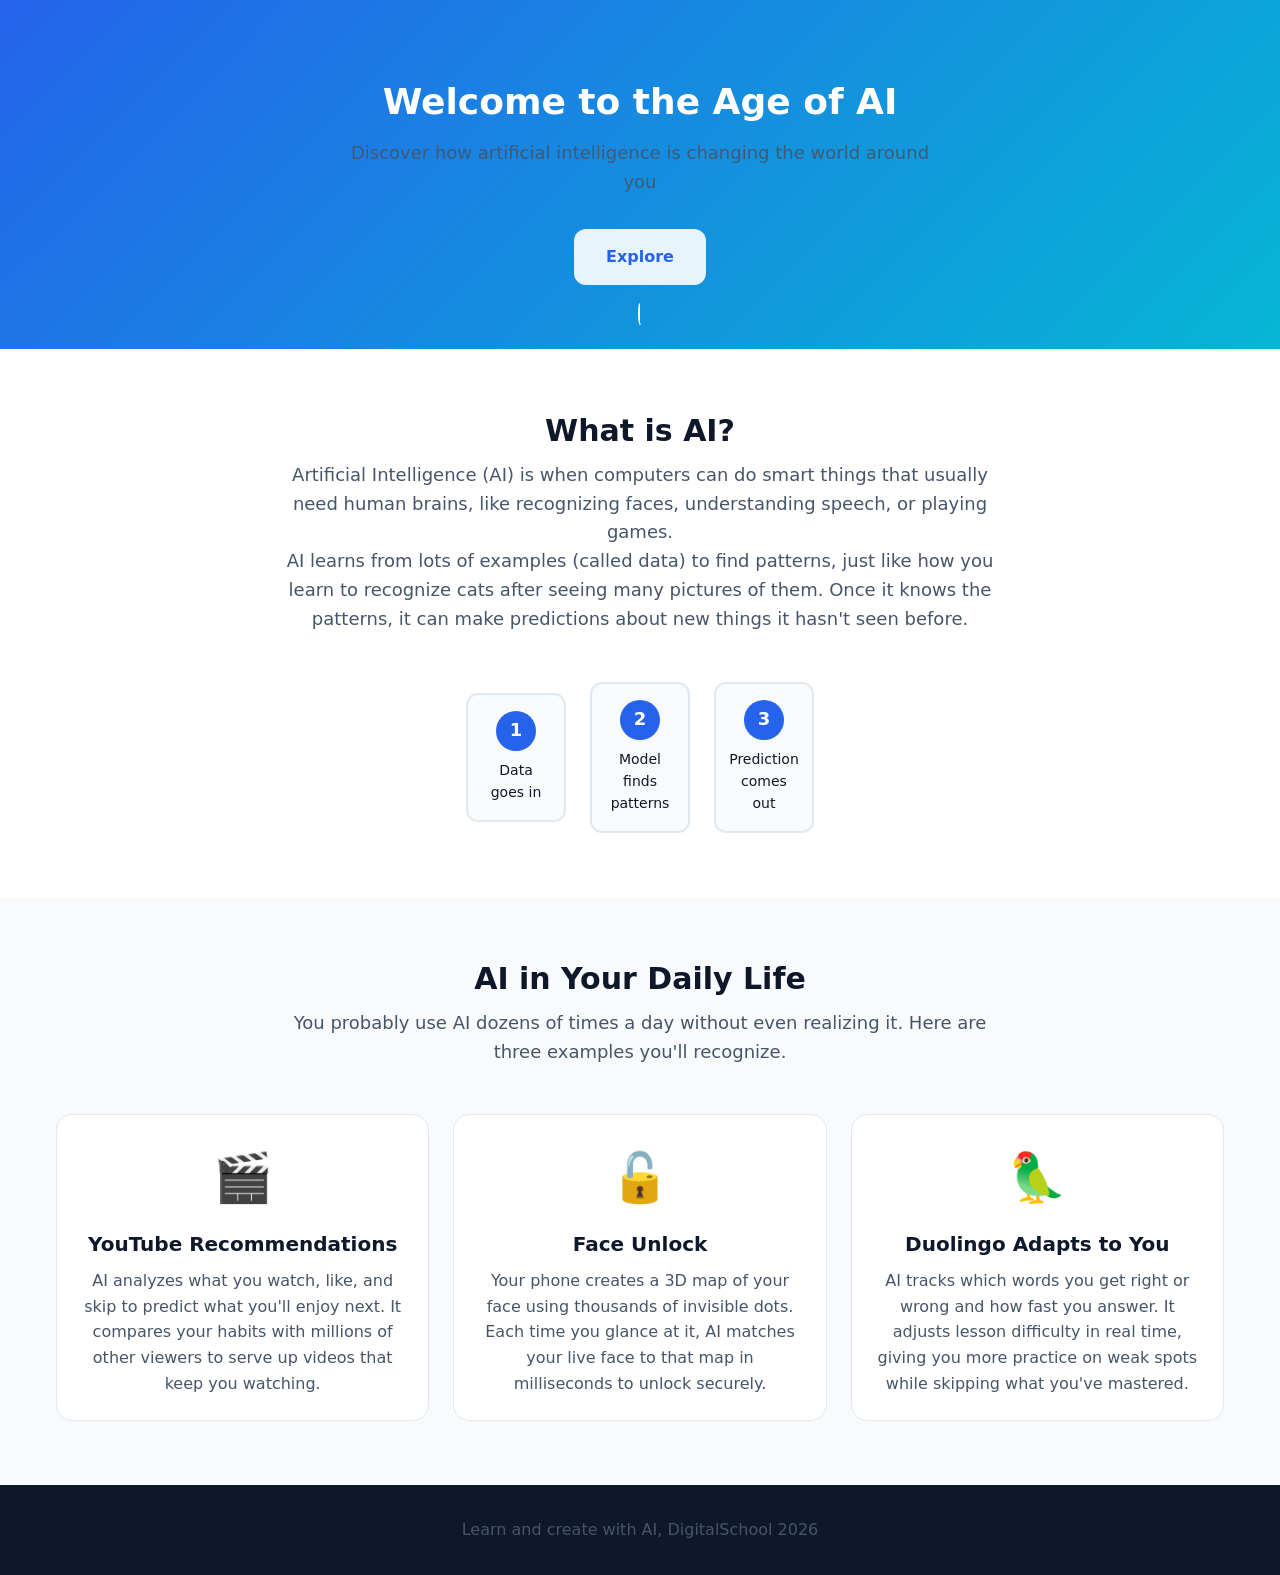
==== index.html @ 1284a18f "Add files via upload" ====
<!DOCTYPE html>
<html lang="en">
<head>
    <meta charset="UTF-8">
    <meta name="viewport" content="width=device-width, initial-scale=1.0">
    <meta name="description" content="Learn about Artificial Intelligence - A guide for students aged 12-18">
    <title>AI Learning Hub - AI for Students</title>
    <link rel="stylesheet" href="styles.css">
</head>
<body>
    <main id="main-content">
        <!-- Section 1: Hero -->
        <section id="hero" class="hero" data-animate>
            <div class="hero-content">
                <h1 class="hero-title">Welcome to the Age of AI</h1>
                <p class="hero-subtitle">Discover how artificial intelligence is changing the world around you</p>
                <a href="#explore" class="btn btn-accent btn-lg hero-cta">Explore</a>
            </div>
            <div class="hero-scroll-indicator" aria-hidden="true">
                <span class="scroll-arrow"></span>
            </div>
        </section>

        <!-- Section 2: What is AI? -->
        <section id="what-is-ai" class="what-is-ai section" data-animate>
            <div class="container">
                <div class="section-header">
                    <h2>What is AI?</h2>
                    <p>Artificial Intelligence (AI) is when computers can do smart things that usually need human brains, like recognizing faces, understanding speech, or playing games.</p>
                    <p>AI learns from lots of examples (called data) to find patterns, just like how you learn to recognize cats after seeing many pictures of them. Once it knows the patterns, it can make predictions about new things it hasn't seen before.</p>
                </div>
                <div class="ai-process">
                    <div class="step">
                        <div class="step-number">1</div>
                        <div class="step-label">Data goes in</div>
                    </div>
                    <div class="step">
                        <div class="step-number">2</div>
                        <div class="step-label">Model finds patterns</div>
                    </div>
                    <div class="step">
                        <div class="step-number">3</div>
                        <div class="step-label">Prediction comes out</div>
                    </div>
                </div>
            </div>
        </section>

        <!-- Section 3: AI in Your Daily Life -->
        <section id="ai-daily-life" class="ai-daily-life section" data-animate>
            <div class="container">
                <div class="section-header">
                    <h2>AI in Your Daily Life</h2>
                    <p>You probably use AI dozens of times a day without even realizing it. Here are three examples you'll recognize.</p>
                </div>
                <div class="examples-grid">
                    <article class="example-card" data-interactive>
                        <div class="example-icon">🎬</div>
                        <h3 class="example-title">YouTube Recommendations</h3>
                        <p class="example-description">AI analyzes what you watch, like, and skip to predict what you'll enjoy next. It compares your habits with millions of other viewers to serve up videos that keep you watching.</p>
                    </article>
                    <article class="example-card" data-interactive>
                        <div class="example-icon">🔓</div>
                        <h3 class="example-title">Face Unlock</h3>
                        <p class="example-description">Your phone creates a 3D map of your face using thousands of invisible dots. Each time you glance at it, AI matches your live face to that map in milliseconds to unlock securely.</p>
                    </article>
                    <article class="example-card" data-interactive>
                        <div class="example-icon">🦜</div>
                        <h3 class="example-title">Duolingo Adapts to You</h3>
                        <p class="example-description">AI tracks which words you get right or wrong and how fast you answer. It adjusts lesson difficulty in real time, giving you more practice on weak spots while skipping what you've mastered.</p>
                    </article>
                </div>
            </div>
        </section>

        <!-- Section 4 will go here -->
    </main>
    <footer class="footer">
        <p>Learn and create with AI, DigitalSchool 2026</p>
    </footer>
    <script src="script.js"></script>
</body>
</html>
---- styles.css ----
/* AI Learning Hub - Styles */
/* CSS Custom Properties for consistent theming */
:root {
    --color-primary: #2563eb;
    --color-primary-dark: #1d4ed8;
    --color-primary-light: #3b82f6;
    --color-secondary: #0f172a;
    --color-secondary-light: #1e293b;
    --color-accent: #06b6d4;
    --color-accent-light: #22d3ee;
    --color-bg: #ffffff;
    --color-bg-secondary: #f8fafc;
    --color-bg-tertiary: #f1f5f9;
    --color-text: #0f172a;
    --color-text-secondary: #475569;
    --color-text-muted: #94a3b8;
    --color-border: #e2e8f0;
    --color-border-light: #f1f5f9;
    --color-success: #10b981;
    --color-warning: #f59e0b;
    --color-error: #ef4444;

    --font-sans: system-ui, -apple-system, BlinkMacSystemFont, 'Segoe UI', Roboto, 'Helvetica Neue', Arial, sans-serif;
    --font-mono: 'SF Mono', 'Fira Code', 'Fira Mono', Menlo, Consolas, monospace;

    --font-size-xs: 0.75rem;
    --font-size-sm: 0.875rem;
    --font-size-base: 1rem;
    --font-size-lg: 1.125rem;
    --font-size-xl: 1.25rem;
    --font-size-2xl: 1.5rem;
    --font-size-3xl: 1.875rem;
    --font-size-4xl: 2.25rem;
    --font-size-5xl: 3rem;

    --spacing-1: 0.25rem;
    --spacing-2: 0.5rem;
    --spacing-3: 0.75rem;
    --spacing-4: 1rem;
    --spacing-5: 1.25rem;
    --spacing-6: 1.5rem;
    --spacing-8: 2rem;
    --spacing-10: 2.5rem;
    --spacing-12: 3rem;
    --spacing-16: 4rem;
    --spacing-20: 5rem;

    --radius-sm: 0.375rem;
    --radius-md: 0.5rem;
    --radius-lg: 0.75rem;
    --radius-xl: 1rem;
    --radius-2xl: 1.5rem;
    --radius-full: 9999px;

    --shadow-sm: 0 1px 2px 0 rgb(0 0 0 / 0.05);
    --shadow-md: 0 4px 6px -1px rgb(0 0 0 / 0.1), 0 2px 4px -2px rgb(0 0 0 / 0.1);
    --shadow-lg: 0 10px 15px -3px rgb(0 0 0 / 0.1), 0 4px 6px -4px rgb(0 0 0 / 0.1);
    --shadow-xl: 0 20px 25px -5px rgb(0 0 0 / 0.1), 0 8px 10px -6px rgb(0 0 0 / 0.1);
    --shadow-2xl: 0 25px 50px -12px rgb(0 0 0 / 0.25);

    --transition-fast: 150ms ease;
    --transition-base: 200ms ease;
    --transition-slow: 300ms ease;

    --container-max: 1200px;
    --container-padding: var(--spacing-4);
    --header-height: 4rem;
}

/* Reset & Base */
*, *::before, *::after {
    box-sizing: border-box;
    margin: 0;
    padding: 0;
}

html {
    font-size: 16px;
    scroll-behavior: smooth;
    -webkit-font-smoothing: antialiased;
    -moz-osx-font-smoothing: grayscale;
}

body {
    font-family: var(--font-sans);
    font-size: var(--font-size-base);
    line-height: 1.6;
    color: var(--color-text);
    background-color: var(--color-bg);
    overflow-x: hidden;
}

img, picture, video, canvas, svg {
    display: block;
    max-width: 100%;
    height: auto;
}

a {
    color: var(--color-primary);
    text-decoration: none;
    transition: color var(--transition-fast);
}

a:hover {
    color: var(--color-primary-dark);
}

a:focus-visible {
    outline: 2px solid var(--color-primary);
    outline-offset: 2px;
    border-radius: var(--radius-sm);
}

button {
    font-family: inherit;
    font-size: inherit;
    cursor: pointer;
    border: none;
    background: none;
}

input, textarea, select {
    font-family: inherit;
    font-size: inherit;
}

h1, h2, h3, h4, h5, h6 {
    font-weight: 700;
    line-height: 1.2;
    color: var(--color-secondary);
}

h1 { font-size: var(--font-size-4xl); }
h2 { font-size: var(--font-size-3xl); }
h3 { font-size: var(--font-size-2xl); }
h4 { font-size: var(--font-size-xl); }
h5 { font-size: var(--font-size-lg); }
h6 { font-size: var(--font-size-base); }

p {
    color: var(--color-text-secondary);
}

.container {
    width: 100%;
    max-width: var(--container-max);
    margin: 0 auto;
    padding: 0 var(--container-padding);
}

.visually-hidden {
    position: absolute;
    width: 1px;
    height: 1px;
    padding: 0;
    margin: -1px;
    overflow: hidden;
    clip: rect(0, 0, 0, 0);
    white-space: nowrap;
    border: 0;
}

/* Section Base Styles */
section {
    width: 100%;
    padding: var(--spacing-16) 0;
}

.section-header {
    text-align: center;
    max-width: 720px;
    margin: 0 auto var(--spacing-12);
}

.section-header h2 {
    margin-bottom: var(--spacing-3);
}

.section-header p {
    font-size: var(--font-size-lg);
    color: var(--color-text-secondary);
}

/* Button Styles */
.btn {
    display: inline-flex;
    align-items: center;
    justify-content: center;
    gap: var(--spacing-2);
    padding: var(--spacing-3) var(--spacing-6);
    font-size: var(--font-size-sm);
    font-weight: 600;
    line-height: 1.5;
    border-radius: var(--radius-lg);
    border: 2px solid transparent;
    transition: all var(--transition-fast);
    white-space: nowrap;
    text-decoration: none;
}

.btn:focus-visible {
    outline: 2px solid var(--color-primary);
    outline-offset: 2px;
}

.btn-primary {
    background-color: var(--color-primary);
    color: white;
    border-color: var(--color-primary);
}

.btn-primary:hover {
    background-color: var(--color-primary-dark);
    border-color: var(--color-primary-dark);
    color: white;
}

.btn-secondary {
    background-color: var(--color-bg);
    color: var(--color-secondary);
    border-color: var(--color-border);
}

.btn-secondary:hover {
    background-color: var(--color-bg-secondary);
    border-color: var(--color-border);
}

.btn-accent {
    background-color: var(--color-accent);
    color: white;
    border-color: var(--color-accent);
}

.btn-accent:hover {
    background-color: var(--color-accent-light);
    border-color: var(--color-accent-light);
    color: white;
}

.btn-outline {
    background-color: transparent;
    color: var(--color-primary);
    border-color: var(--color-primary);
}

.btn-outline:hover {
    background-color: var(--color-primary);
    color: white;
}

.btn-lg {
    padding: var(--spacing-4) var(--spacing-8);
    font-size: var(--font-size-base);
}

.btn-sm {
    padding: var(--spacing-2) var(--spacing-4);
    font-size: var(--font-size-xs);
}

.btn-icon {
    padding: var(--spacing-3);
}

.btn:disabled {
    opacity: 0.5;
    cursor: not-allowed;
}

/* Card Styles */
.card {
    background: var(--color-bg);
    border: 1px solid var(--color-border);
    border-radius: var(--radius-xl);
    padding: var(--spacing-6);
    transition: all var(--transition-base);
}

.card:hover {
    border-color: var(--color-primary-light);
    box-shadow: var(--shadow-lg);
}

.card-header {
    margin-bottom: var(--spacing-4);
}

.card-title {
    font-size: var(--font-size-xl);
    font-weight: 700;
    color: var(--color-secondary);
    margin-bottom: var(--spacing-2);
}

.card-description {
    color: var(--color-text-secondary);
    font-size: var(--font-size-sm);
    line-height: 1.6;
}

/* Grid Utilities */
.grid {
    display: grid;
    gap: var(--spacing-6);
}

.grid-2 { grid-template-columns: repeat(2, 1fr); }
.grid-3 { grid-template-columns: repeat(3, 1fr); }
.grid-4 { grid-template-columns: repeat(4, 1fr); }

@media (max-width: 1024px) {
    .grid-4 { grid-template-columns: repeat(2, 1fr); }
    .grid-3 { grid-template-columns: repeat(2, 1fr); }
}

@media (max-width: 640px) {
    .grid-2, .grid-3, .grid-4 { grid-template-columns: 1fr; }
}

/* Flex Utilities */
.flex { display: flex; }
.flex-col { flex-direction: column; }
.items-center { align-items: center; }
.justify-center { justify-content: center; }
.justify-between { justify-content: space-between; }
.gap-2 { gap: var(--spacing-2); }
.gap-3 { gap: var(--spacing-3); }
.gap-4 { gap: var(--spacing-4); }
.gap-6 { gap: var(--spacing-6); }
.gap-8 { gap: var(--spacing-8); }

/* Text Utilities */
.text-center { text-align: center; }
.text-left { text-align: left; }
.text-right { text-align: right; }

.text-primary { color: var(--color-primary); }
.text-secondary { color: var(--color-text-secondary); }
.text-muted { color: var(--color-text-muted); }
.text-accent { color: var(--color-accent); }

.font-bold { font-weight: 700; }
.font-semibold { font-weight: 600; }
.font-medium { font-weight: 500; }

/* Spacing Utilities */
.mt-1 { margin-top: var(--spacing-1); }
.mt-2 { margin-top: var(--spacing-2); }
.mt-3 { margin-top: var(--spacing-3); }
.mt-4 { margin-top: var(--spacing-4); }
.mt-6 { margin-top: var(--spacing-6); }
.mt-8 { margin-top: var(--spacing-8); }

.mb-1 { margin-bottom: var(--spacing-1); }
.mb-2 { margin-bottom: var(--spacing-2); }
.mb-3 { margin-bottom: var(--spacing-3); }
.mb-4 { margin-bottom: var(--spacing-4); }
.mb-6 { margin-bottom: var(--spacing-6); }
.mb-8 { margin-bottom: var(--spacing-8); }

/* Animation Utilities */
@keyframes fade-in {
    from { opacity: 0; transform: translateY(10px); }
    to { opacity: 1; transform: translateY(0); }
}

@keyframes slide-up {
    from { opacity: 0; transform: translateY(20px); }
    to { opacity: 1; transform: translateY(0); }
}

@keyframes pulse {
    0%, 100% { opacity: 1; }
    50% { opacity: 0.5; }
}

@keyframes spin {
    from { transform: rotate(0deg); }
    to { transform: rotate(360deg); }
}

.animate-fade-in { animation: fade-in var(--transition-slow) ease-out forwards; }
.animate-slide-up { animation: slide-up var(--transition-slow) ease-out forwards; }
.animate-pulse { animation: pulse 2s ease-in-out infinite; }
.animate-spin { animation: spin 1s linear infinite; }

/* Reduced Motion */
@media (prefers-reduced-motion: reduce) {
    *, *::before, *::after {
        animation-duration: 0.01ms !important;
        animation-iteration-count: 1 !important;
        transition-duration: 0.01ms !important;
        scroll-behavior: auto !important;
    }
}

/* Focus Styles */
:focus-visible {
    outline: 2px solid var(--color-primary);
    outline-offset: 2px;
}

/* Selection */
::selection {
    background-color: var(--color-primary-light);
    color: white;
}

/* Scrollbar */
::-webkit-scrollbar {
    width: 8px;
    height: 8px;
}

::-webkit-scrollbar-track {
    background: var(--color-bg-secondary);
}

::-webkit-scrollbar-thumb {
    background: var(--color-border);
    border-radius: var(--radius-full);
}

::-webkit-scrollbar-thumb:hover {
    background: var(--color-text-muted);
}

/* ===== New Styles for Section 2: What is AI? ===== */

.what-is-ai {
    background-color: var(--color-bg);
}

.ai-process {
    display: flex;
    justify-content: center;
    align-items: center;
    gap: var(--spacing-6);
    margin-top: var(--spacing-8);
    flex-wrap: wrap;
}

.step {
    display: flex;
    flex-direction: column;
    align-items: center;
    background: var(--color-bg-secondary);
    border: 2px solid var(--color-border);
    border-radius: var(--radius-lg);
    padding: var(--spacing-4);
    width: 100px;
    transition: all var(--transition-base);
}

.step:hover {
    border-color: var(--color-primary);
    background: var(--color-bg-tertiary);
    transform: translateY(-4px);
}

.step-number {
    background: var(--color-primary);
    color: white;
    width: 2.5rem;
    height: 2.5rem;
    border-radius: 50%;
    display: flex;
    align-items: center;
    justify-content: center;
    font-size: var(--font-size-lg);
    font-weight: 700;
    margin-bottom: var(--spacing-2);
    box-shadow: var(--shadow-sm);
}

.step-label {
    font-size: var(--font-size-sm);
    text-align: center;
    color: var(--color-text);
    font-weight: 500;
}

/* Responsive adjustments for the AI process */
@media (max-width: 640px) {
    .ai-process {
        gap: var(--spacing-4);
    }
    
    .step {
        width: 80px;
        padding: var(--spacing-3);
    }
    
    .step-number {
        width: 2rem;
        height: 2rem;
        font-size: var(--font-size-base);
    }
    
    .step-label {
        font-size: var(--font-size-xs);
    }
}

/* Hero Section Styles (existing) */
.hero {
    background: linear-gradient(135deg, var(--color-primary) 0%, var(--color-accent) 100%);
    color: white;
    text-align: center;
    padding: var(--spacing-20) 0 var(--spacing-16);
    position: relative;
    overflow: hidden;
}

.hero-content {
    max-width: 800px;
    margin: 0 auto;
    position: relative;
    z-index: 2;
}

.hero-title {
    font-size: var(--font-size-4xl);
    margin-bottom: var(--spacing-4);
    color: white;
}

.hero-subtitle {
    font-size: var(--font-size-lg);
    max-width: 600px;
    margin: 0 auto var(--spacing-8);
    opacity: 0.9;
}

.hero-cta {
    background: rgba(255, 255, 255, 0.9);
    color: var(--color-primary);
    border: none;
}

.hero-cta:hover {
    background: white;
    color: var(--color-primary-dark);
}

.hero-scroll-indicator {
    position: absolute;
    bottom: var(--spacing-4);
    left: 50%;
    transform: translateX(-50%);
    width: 2rem;
    height: 2rem;
}

.scroll-arrow {
    width: 100%;
    height: 100%;
    border: 2px solid white;
    border-radius: 50%;
    border-top-color: transparent;
    border-right-color: transparent;
    animation: spin 2s linear infinite;
}

/* ===== New Styles for Section 3: AI in Your Daily Life ===== */

.ai-daily-life {
    background-color: var(--color-bg-secondary);
}

.examples-grid {
    display: grid;
    grid-template-columns: repeat(3, 1fr);
    gap: var(--spacing-6);
    margin-top: var(--spacing-8);
}

.example-card {
    background: var(--color-bg);
    border: 1px solid var(--color-border);
    border-radius: var(--radius-xl);
    padding: var(--spacing-6);
    text-align: center;
    transition: all var(--transition-base);
}

.example-card:hover {
    border-color: var(--color-primary-light);
    box-shadow: var(--shadow-lg);
    transform: translateY(-4px);
}

.example-icon {
    font-size: 3rem;
    margin-bottom: var(--spacing-4);
    display: block;
}

.example-title {
    font-size: var(--font-size-xl);
    font-weight: 700;
    color: var(--color-secondary);
    margin-bottom: var(--spacing-3);
}

.example-description {
    font-size: var(--font-size-base);
    color: var(--color-text-secondary);
    line-height: 1.6;
}

/* Responsive adjustments for examples grid */
@media (max-width: 1024px) {
    .examples-grid {
        grid-template-columns: repeat(2, 1fr);
    }
}

@media (max-width: 640px) {
    .examples-grid {
        grid-template-columns: 1fr;
    }
}

/* ===== Footer Styles ===== */

.footer {
    background: var(--color-secondary);
    color: white;
    padding: var(--spacing-8) 0;
    text-align: center;
}

.footer-content {
    max-width: var(--container-max);
    margin: 0 auto;
    padding: 0 var(--container-padding);
}

.footer-text {
    font-size: var(--font-size-sm);
    opacity: 0.7;
    margin: 0;
}

/* Add the ripple styles if not already present (handled in JS) */
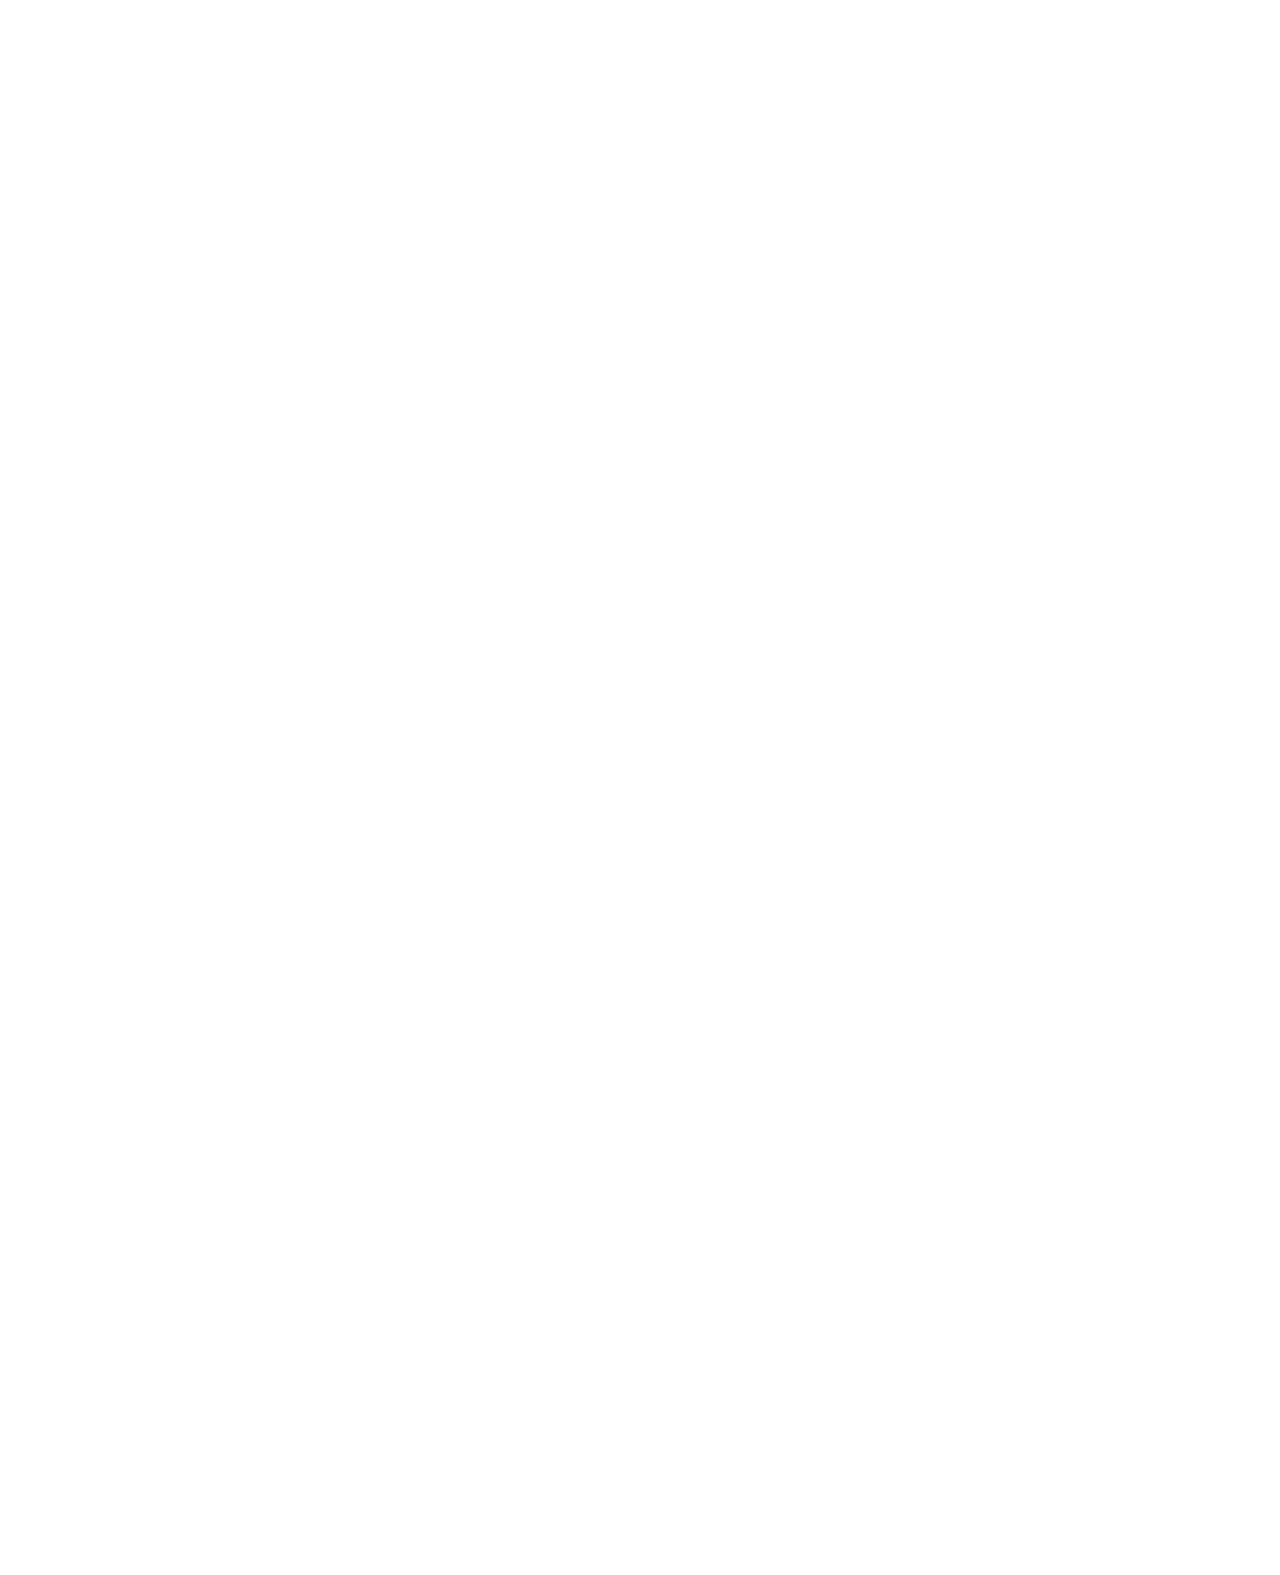
==== commit d9fa45aa: "Add auth gate scripts for visitor verification Added authentication gate scripts to index.html." ====
--- a/index.html
+++ b/index.html
@@ -6,6 +6,10 @@
     <meta name="description" content="Learn about Artificial Intelligence - A guide for students aged 12-18">
     <title>AI Learning Hub - AI for Students</title>
     <link rel="stylesheet" href="styles.css">
+    <!-- Auth gate: hide the main page until we know the visitor is signed in.
+         Falls back to login.html on deploy. Adds ?preview=1 to bypass. -->
+    <script>document.documentElement.style.visibility = 'hidden';</script>
+    <script src="auth-gate.js"></script>
 </head>
 <body>
     <main id="main-content">
@@ -80,4 +84,4 @@
     </footer>
     <script src="script.js"></script>
 </body>
-</html>+</html>
